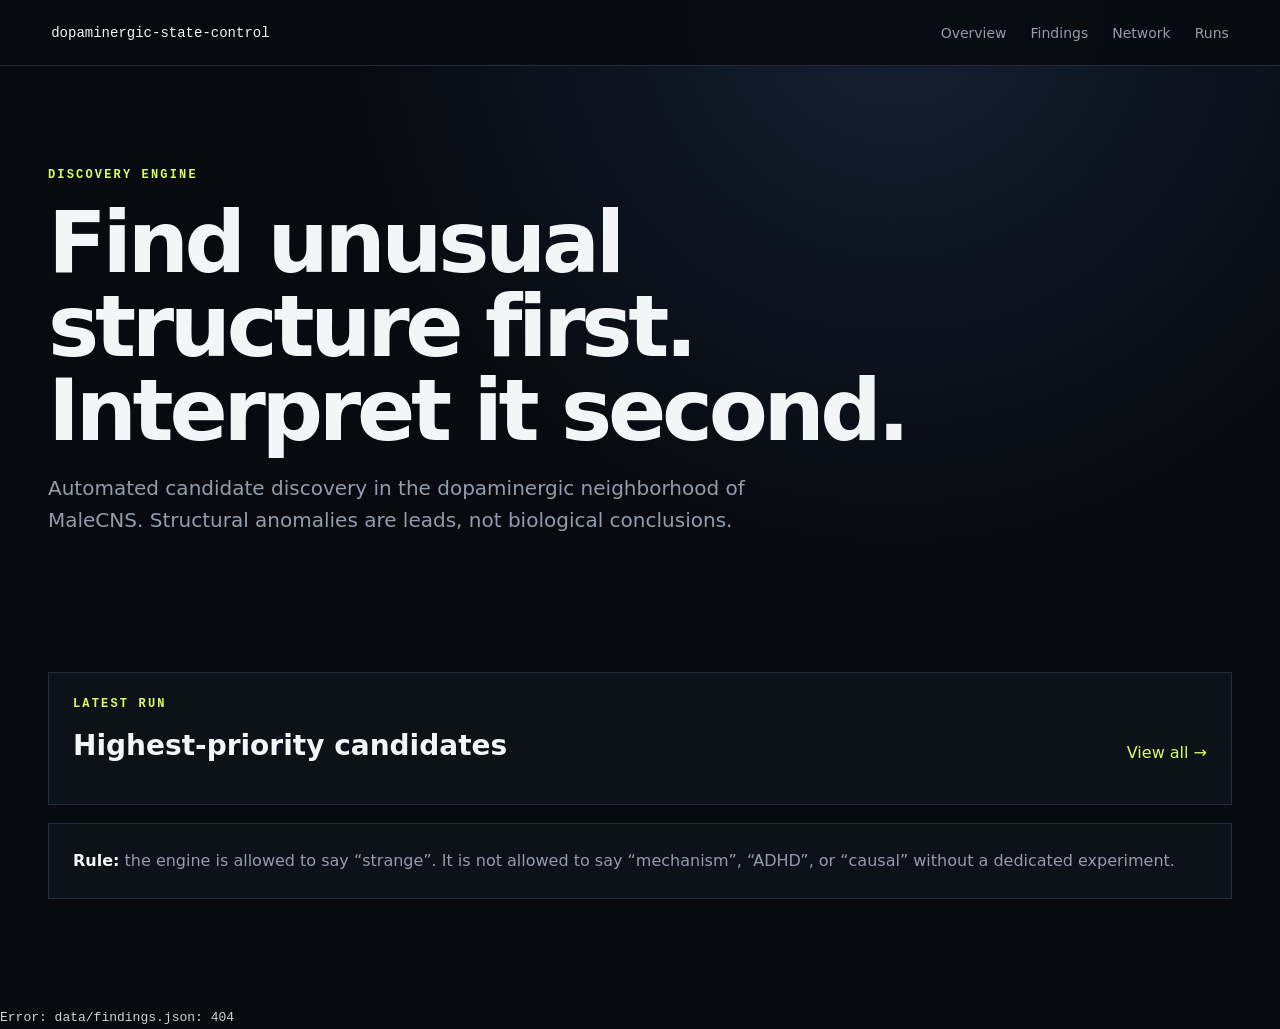
==== site/index.html @ 485f5165 "primary source" ====
<!doctype html>
<html lang="en">
<head>
  <meta charset="utf-8">
  <meta name="viewport" content="width=device-width, initial-scale=1">
  <title>Dopaminergic State Control</title>
  <link rel="stylesheet" href="assets/styles.css">
</head>
<body data-page="overview">
<header class="topbar">
  <a class="brand" href="index.html">dopaminergic-state-control</a>
  <nav><a href="index.html">Overview</a><a href="findings.html">Findings</a><a href="network.html">Network</a><a href="runs.html">Runs</a></nav>
</header>
<main class="shell">
  <section class="hero">
    <p class="kicker">DISCOVERY ENGINE</p>
    <h1>Find unusual structure first.<br>Interpret it second.</h1>
    <p class="lede">Automated candidate discovery in the dopaminergic neighborhood of MaleCNS. Structural anomalies are leads, not biological conclusions.</p>
  </section>
  <section class="stat-grid" id="stats"></section>
  <section class="panel">
    <div class="section-head"><div><p class="kicker">LATEST RUN</p><h2>Highest-priority candidates</h2></div><a href="findings.html">View all →</a></div>
    <div id="top-findings" class="finding-grid"></div>
  </section>
  <section class="panel note"><strong>Rule:</strong> the engine is allowed to say “strange”. It is not allowed to say “mechanism”, “ADHD”, or “causal” without a dedicated experiment.</section>
</main>
<script src="assets/app.js"></script>
</body>
</html>
---- site/assets/styles.css ----
:root{--bg:#080a0f;--panel:#0e121a;--line:#252b38;--text:#f3f5f7;--muted:#929cac;--accent:#d7ff64;--warn:#ffbf69;--danger:#ff6b7a;--cyan:#75e6ff}*{box-sizing:border-box}html{background:var(--bg);color:var(--text);font-family:Inter,ui-sans-serif,system-ui,-apple-system,BlinkMacSystemFont,"Segoe UI",sans-serif}body{margin:0;background:radial-gradient(circle at 70% 0,#142033 0,transparent 34rem),var(--bg);min-height:100vh}.topbar{height:66px;border-bottom:1px solid var(--line);display:flex;align-items:center;justify-content:space-between;padding:0 4vw;position:sticky;top:0;background:rgba(8,10,15,.88);backdrop-filter:blur(12px);z-index:5}.brand{font-family:ui-monospace,SFMono-Regular,Menlo,monospace;color:var(--text);text-decoration:none;font-size:14px}.topbar nav{display:flex;gap:24px}.topbar nav a{color:var(--muted);text-decoration:none;font-size:14px}.topbar nav a:hover{color:var(--text)}.shell{max-width:1240px;margin:0 auto;padding:54px 28px 90px}.hero{padding:48px 0 72px;max-width:900px}.kicker{font:700 12px/1.3 ui-monospace,SFMono-Regular,Menlo,monospace;letter-spacing:.18em;color:var(--accent);margin:0 0 16px}.hero h1,.page-head h1{font-size:clamp(44px,7vw,86px);line-height:.98;letter-spacing:-.05em;margin:0}.lede,.page-head p{font-size:20px;line-height:1.6;color:var(--muted);max-width:780px}.stat-grid{display:grid;grid-template-columns:repeat(4,1fr);gap:12px;margin-bottom:44px}.stat{border:1px solid var(--line);background:var(--panel);padding:22px}.stat strong{display:block;font:600 30px/1 ui-monospace,SFMono-Regular,Menlo,monospace}.stat span{display:block;color:var(--muted);font-size:13px;margin-top:10px}.panel{border:1px solid var(--line);background:rgba(14,18,26,.92);padding:24px;margin-bottom:18px}.section-head{display:flex;justify-content:space-between;align-items:flex-end;margin-bottom:18px}.section-head h2{margin:0;font-size:28px}.section-head a{color:var(--accent);text-decoration:none}.finding-grid{display:grid;grid-template-columns:repeat(2,minmax(0,1fr));gap:12px}.finding{border:1px solid var(--line);background:#0a0d13;padding:20px;min-height:210px;position:relative}.finding:hover{border-color:#3b4558}.finding .meta{display:flex;justify-content:space-between;color:var(--muted);font:12px ui-monospace,SFMono-Regular,Menlo,monospace;text-transform:uppercase}.score{color:var(--accent)}.finding h3{font-size:20px;margin:28px 0 10px}.finding p{color:var(--muted);line-height:1.55}.finding .actions{margin-top:20px}.finding .actions a{color:var(--cyan);text-decoration:none;font:13px ui-monospace,SFMono-Regular,Menlo,monospace}.note{color:var(--muted);line-height:1.6}.note strong{color:var(--text)}.page-head{padding:28px 0 36px}.page-head h1{font-size:64px}.toolbar{display:flex;gap:10px;margin-bottom:18px}.toolbar input,.toolbar select,select{background:#0c1017;border:1px solid var(--line);color:var(--text);padding:12px 14px;border-radius:0;min-width:220px}.network-layout{display:grid;grid-template-columns:320px 1fr;gap:16px}.network-layout .panel{margin:0}.graph-panel{padding:0;overflow:hidden}#network-svg{width:100%;min-height:650px;background:radial-gradient(circle at center,#101621 0,#090c12 70%)}.detail{margin-top:20px;color:var(--muted);font-size:13px;line-height:1.6}.detail strong{color:var(--text)}pre{white-space:pre-wrap;color:#cbd4df;font:13px/1.7 ui-monospace,SFMono-Regular,Menlo,monospace;margin:0}.node-label{font-size:10px;fill:#dce3ea;pointer-events:none}.edge{stroke:#364154;stroke-opacity:.5}.node-core{fill:var(--accent)}.node-partner{fill:#66758d}.node-focus{fill:var(--warn);stroke:#fff;stroke-width:2}@media(max-width:800px){.stat-grid{grid-template-columns:repeat(2,1fr)}.finding-grid{grid-template-columns:1fr}.network-layout{grid-template-columns:1fr}.topbar nav{gap:12px}.topbar nav a{font-size:12px}.shell{padding-left:16px;padding-right:16px}}
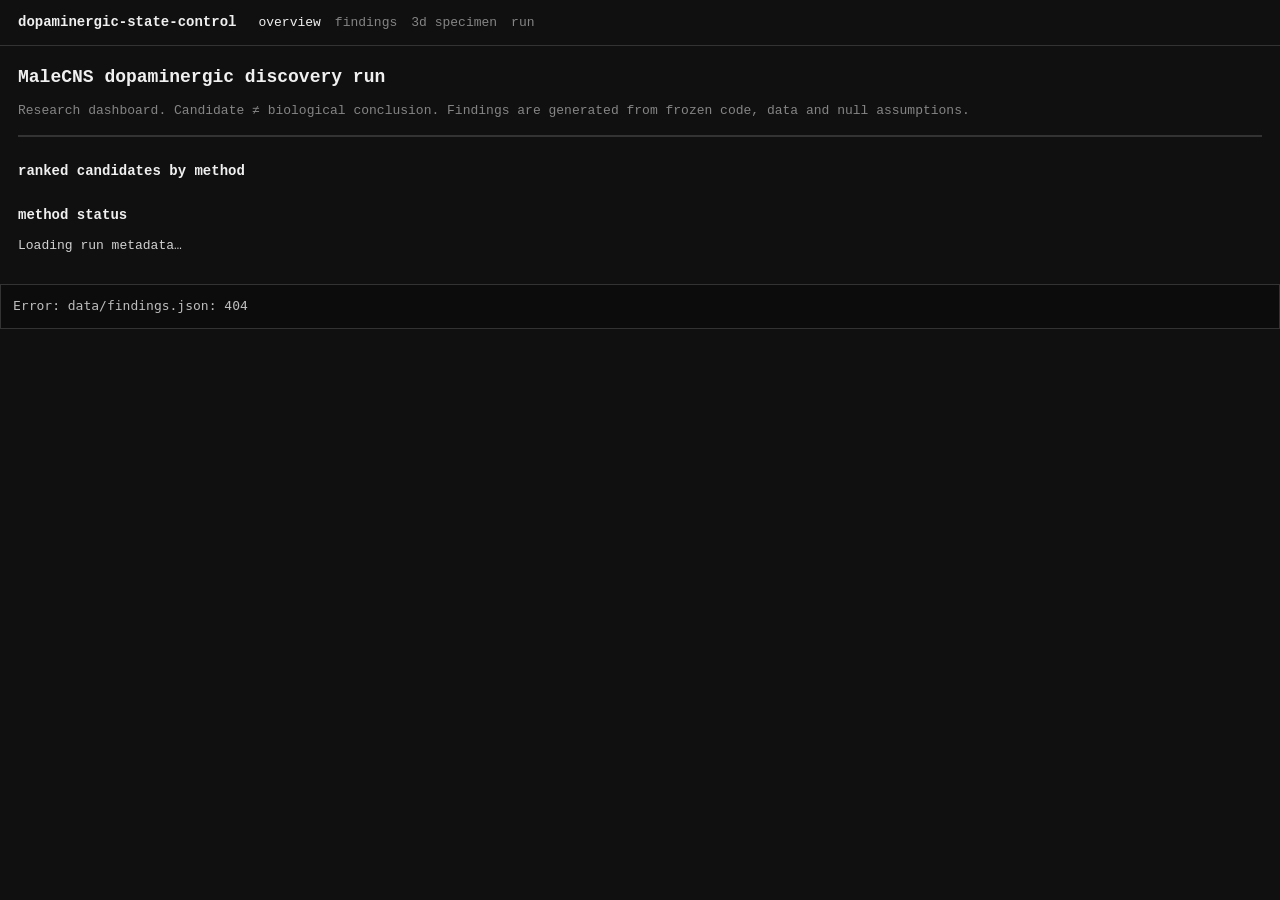
==== commit bbf1f393: "v0.2.0" ====
--- a/site/index.html
+++ b/site/index.html
@@ -1,29 +1,3 @@
-<!doctype html>
-<html lang="en">
-<head>
-  <meta charset="utf-8">
-  <meta name="viewport" content="width=device-width, initial-scale=1">
-  <title>Dopaminergic State Control</title>
-  <link rel="stylesheet" href="assets/styles.css">
-</head>
-<body data-page="overview">
-<header class="topbar">
-  <a class="brand" href="index.html">dopaminergic-state-control</a>
-  <nav><a href="index.html">Overview</a><a href="findings.html">Findings</a><a href="network.html">Network</a><a href="runs.html">Runs</a></nav>
-</header>
-<main class="shell">
-  <section class="hero">
-    <p class="kicker">DISCOVERY ENGINE</p>
-    <h1>Find unusual structure first.<br>Interpret it second.</h1>
-    <p class="lede">Automated candidate discovery in the dopaminergic neighborhood of MaleCNS. Structural anomalies are leads, not biological conclusions.</p>
-  </section>
-  <section class="stat-grid" id="stats"></section>
-  <section class="panel">
-    <div class="section-head"><div><p class="kicker">LATEST RUN</p><h2>Highest-priority candidates</h2></div><a href="findings.html">View all →</a></div>
-    <div id="top-findings" class="finding-grid"></div>
-  </section>
-  <section class="panel note"><strong>Rule:</strong> the engine is allowed to say “strange”. It is not allowed to say “mechanism”, “ADHD”, or “causal” without a dedicated experiment.</section>
-</main>
-<script src="assets/app.js"></script>
-</body>
-</html>
+<!doctype html><html lang="en"><head><meta charset="utf-8"><meta name="viewport" content="width=device-width,initial-scale=1"><title>Dopaminergic State Control</title><link rel="stylesheet" href="assets/styles.css"></head>
+<body data-page="overview"><header><strong>dopaminergic-state-control</strong><nav><a href="index.html" aria-current="page">overview</a><a href="findings.html">findings</a><a href="network.html">3d specimen</a><a href="runs.html">run</a></nav></header>
+<main><h1>MaleCNS dopaminergic discovery run</h1><p class="muted">Research dashboard. Candidate ≠ biological conclusion. Findings are generated from frozen code, data and null assumptions.</p><dl class="summary" id="summary"></dl><h2>ranked candidates by method</h2><div id="top-table"></div><h2>method status</h2><p id="method-note">Loading run metadata…</p></main><script src="assets/app.js"></script></body></html>
--- a/site/assets/styles.css
+++ b/site/assets/styles.css
@@ -1 +1,68 @@
-:root{--bg:#080a0f;--panel:#0e121a;--line:#252b38;--text:#f3f5f7;--muted:#929cac;--accent:#d7ff64;--warn:#ffbf69;--danger:#ff6b7a;--cyan:#75e6ff}*{box-sizing:border-box}html{background:var(--bg);color:var(--text);font-family:Inter,ui-sans-serif,system-ui,-apple-system,BlinkMacSystemFont,"Segoe UI",sans-serif}body{margin:0;background:radial-gradient(circle at 70% 0,#142033 0,transparent 34rem),var(--bg);min-height:100vh}.topbar{height:66px;border-bottom:1px solid var(--line);display:flex;align-items:center;justify-content:space-between;padding:0 4vw;position:sticky;top:0;background:rgba(8,10,15,.88);backdrop-filter:blur(12px);z-index:5}.brand{font-family:ui-monospace,SFMono-Regular,Menlo,monospace;color:var(--text);text-decoration:none;font-size:14px}.topbar nav{display:flex;gap:24px}.topbar nav a{color:var(--muted);text-decoration:none;font-size:14px}.topbar nav a:hover{color:var(--text)}.shell{max-width:1240px;margin:0 auto;padding:54px 28px 90px}.hero{padding:48px 0 72px;max-width:900px}.kicker{font:700 12px/1.3 ui-monospace,SFMono-Regular,Menlo,monospace;letter-spacing:.18em;color:var(--accent);margin:0 0 16px}.hero h1,.page-head h1{font-size:clamp(44px,7vw,86px);line-height:.98;letter-spacing:-.05em;margin:0}.lede,.page-head p{font-size:20px;line-height:1.6;color:var(--muted);max-width:780px}.stat-grid{display:grid;grid-template-columns:repeat(4,1fr);gap:12px;margin-bottom:44px}.stat{border:1px solid var(--line);background:var(--panel);padding:22px}.stat strong{display:block;font:600 30px/1 ui-monospace,SFMono-Regular,Menlo,monospace}.stat span{display:block;color:var(--muted);font-size:13px;margin-top:10px}.panel{border:1px solid var(--line);background:rgba(14,18,26,.92);padding:24px;margin-bottom:18px}.section-head{display:flex;justify-content:space-between;align-items:flex-end;margin-bottom:18px}.section-head h2{margin:0;font-size:28px}.section-head a{color:var(--accent);text-decoration:none}.finding-grid{display:grid;grid-template-columns:repeat(2,minmax(0,1fr));gap:12px}.finding{border:1px solid var(--line);background:#0a0d13;padding:20px;min-height:210px;position:relative}.finding:hover{border-color:#3b4558}.finding .meta{display:flex;justify-content:space-between;color:var(--muted);font:12px ui-monospace,SFMono-Regular,Menlo,monospace;text-transform:uppercase}.score{color:var(--accent)}.finding h3{font-size:20px;margin:28px 0 10px}.finding p{color:var(--muted);line-height:1.55}.finding .actions{margin-top:20px}.finding .actions a{color:var(--cyan);text-decoration:none;font:13px ui-monospace,SFMono-Regular,Menlo,monospace}.note{color:var(--muted);line-height:1.6}.note strong{color:var(--text)}.page-head{padding:28px 0 36px}.page-head h1{font-size:64px}.toolbar{display:flex;gap:10px;margin-bottom:18px}.toolbar input,.toolbar select,select{background:#0c1017;border:1px solid var(--line);color:var(--text);padding:12px 14px;border-radius:0;min-width:220px}.network-layout{display:grid;grid-template-columns:320px 1fr;gap:16px}.network-layout .panel{margin:0}.graph-panel{padding:0;overflow:hidden}#network-svg{width:100%;min-height:650px;background:radial-gradient(circle at center,#101621 0,#090c12 70%)}.detail{margin-top:20px;color:var(--muted);font-size:13px;line-height:1.6}.detail strong{color:var(--text)}pre{white-space:pre-wrap;color:#cbd4df;font:13px/1.7 ui-monospace,SFMono-Regular,Menlo,monospace;margin:0}.node-label{font-size:10px;fill:#dce3ea;pointer-events:none}.edge{stroke:#364154;stroke-opacity:.5}.node-core{fill:var(--accent)}.node-partner{fill:#66758d}.node-focus{fill:var(--warn);stroke:#fff;stroke-width:2}@media(max-width:800px){.stat-grid{grid-template-columns:repeat(2,1fr)}.finding-grid{grid-template-columns:1fr}.network-layout{grid-template-columns:1fr}.topbar nav{gap:12px}.topbar nav a{font-size:12px}.shell{padding-left:16px;padding-right:16px}}
+:root {
+  color-scheme: dark;
+  --bg: #101010;
+  --panel: #151515;
+  --line: #333;
+  --line-soft: #242424;
+  --text: #d2d2d2;
+  --muted: #858585;
+  --strong: #f0f0f0;
+  --dim: #555;
+}
+* { box-sizing: border-box; }
+html, body { margin: 0; min-height: 100%; background: var(--bg); color: var(--text); }
+body { font: 13px/1.45 ui-monospace, SFMono-Regular, Menlo, Consolas, "Liberation Mono", monospace; }
+a { color: var(--text); text-decoration: underline; text-decoration-color: #666; text-underline-offset: 2px; }
+a:hover { color: #fff; }
+header { border-bottom: 1px solid var(--line); padding: 12px 18px; display: flex; align-items: baseline; gap: 22px; }
+header strong { color: var(--strong); font-size: 14px; font-weight: 600; }
+nav { display: flex; gap: 14px; flex-wrap: wrap; }
+nav a { color: var(--muted); text-decoration: none; }
+nav a[aria-current="page"], nav a:hover { color: var(--strong); }
+main { padding: 18px; max-width: 1500px; margin: 0 auto; }
+h1, h2, h3 { color: var(--strong); font-weight: 600; margin: 0 0 12px; }
+h1 { font-size: 18px; } h2 { font-size: 14px; margin-top: 24px; } h3 { font-size: 13px; }
+p { margin: 0 0 10px; max-width: 1000px; }
+small, .muted { color: var(--muted); }
+hr { border: 0; border-top: 1px solid var(--line); margin: 20px 0; }
+.summary { display: grid; grid-template-columns: repeat(5, minmax(130px, 1fr)); border: 1px solid var(--line); margin: 14px 0 22px; }
+.summary > div { padding: 10px 12px; border-right: 1px solid var(--line); }
+.summary > div:last-child { border-right: 0; }
+.summary dt { color: var(--muted); font-size: 11px; text-transform: uppercase; }
+.summary dd { margin: 3px 0 0; color: var(--strong); font-size: 15px; }
+table { width: 100%; border-collapse: collapse; border: 1px solid var(--line); background: var(--panel); }
+th, td { padding: 7px 9px; border-bottom: 1px solid var(--line-soft); text-align: left; vertical-align: top; }
+th { color: var(--muted); font-weight: 500; font-size: 11px; text-transform: uppercase; background: #121212; position: sticky; top: 0; z-index: 1; }
+tbody tr:hover { background: #1a1a1a; }
+.score { font-variant-numeric: tabular-nums; color: var(--strong); }
+.controls { display: flex; gap: 8px; margin: 12px 0; flex-wrap: wrap; }
+input, select, button { font: inherit; color: var(--text); background: #171717; border: 1px solid #444; border-radius: 0; padding: 6px 8px; }
+input { min-width: 280px; }
+button { cursor: pointer; }
+button:hover { background: #222; color: #fff; }
+pre { white-space: pre-wrap; word-break: break-word; margin: 0; padding: 12px; border: 1px solid var(--line); background: #0c0c0c; color: #bdbdbd; overflow: auto; }
+.code { font-family: inherit; }
+.viewer-layout { display: grid; grid-template-columns: 340px minmax(0, 1fr); gap: 0; height: calc(100vh - 49px); border-top: 0; }
+.viewer-sidebar { border-right: 1px solid var(--line); overflow: auto; padding: 12px; background: #111; }
+.viewer-sidebar label { display: block; color: var(--muted); margin: 10px 0 4px; }
+.viewer-sidebar select { width: 100%; }
+.viewer-sidebar .kv { display: grid; grid-template-columns: 110px 1fr; gap: 4px 8px; margin: 10px 0; }
+.viewer-sidebar .kv dt { color: var(--muted); }
+.viewer-sidebar .kv dd { margin: 0; word-break: break-word; }
+.viewer-wrap { position: relative; min-width: 0; background: #0a0a0a; }
+#brain-canvas { width: 100%; height: 100%; display: block; }
+.viewer-overlay { position: absolute; left: 10px; bottom: 10px; padding: 6px 8px; background: rgba(12,12,12,.82); border: 1px solid #333; color: #9d9d9d; pointer-events: none; max-width: 620px; }
+.viewer-toolbar { position: absolute; right: 10px; top: 10px; display: flex; gap: 6px; }
+.viewer-toolbar button { background: rgba(20,20,20,.88); }
+.legend { margin-top: 12px; border-top: 1px solid var(--line); padding-top: 10px; }
+.legend-row { display: grid; grid-template-columns: 18px 1fr; gap: 8px; align-items: center; margin: 5px 0; }
+.swatch { height: 2px; background: #aaa; }
+.swatch.focus { background: #fff; height: 3px; }
+.swatch.related { background: #888; }
+.swatch.region { background: #444; }
+@media (max-width: 800px) {
+  .summary { grid-template-columns: 1fr 1fr; }
+  .viewer-layout { grid-template-columns: 1fr; height: auto; }
+  .viewer-sidebar { border-right: 0; border-bottom: 1px solid var(--line); }
+  .viewer-wrap { height: 70vh; }
+}
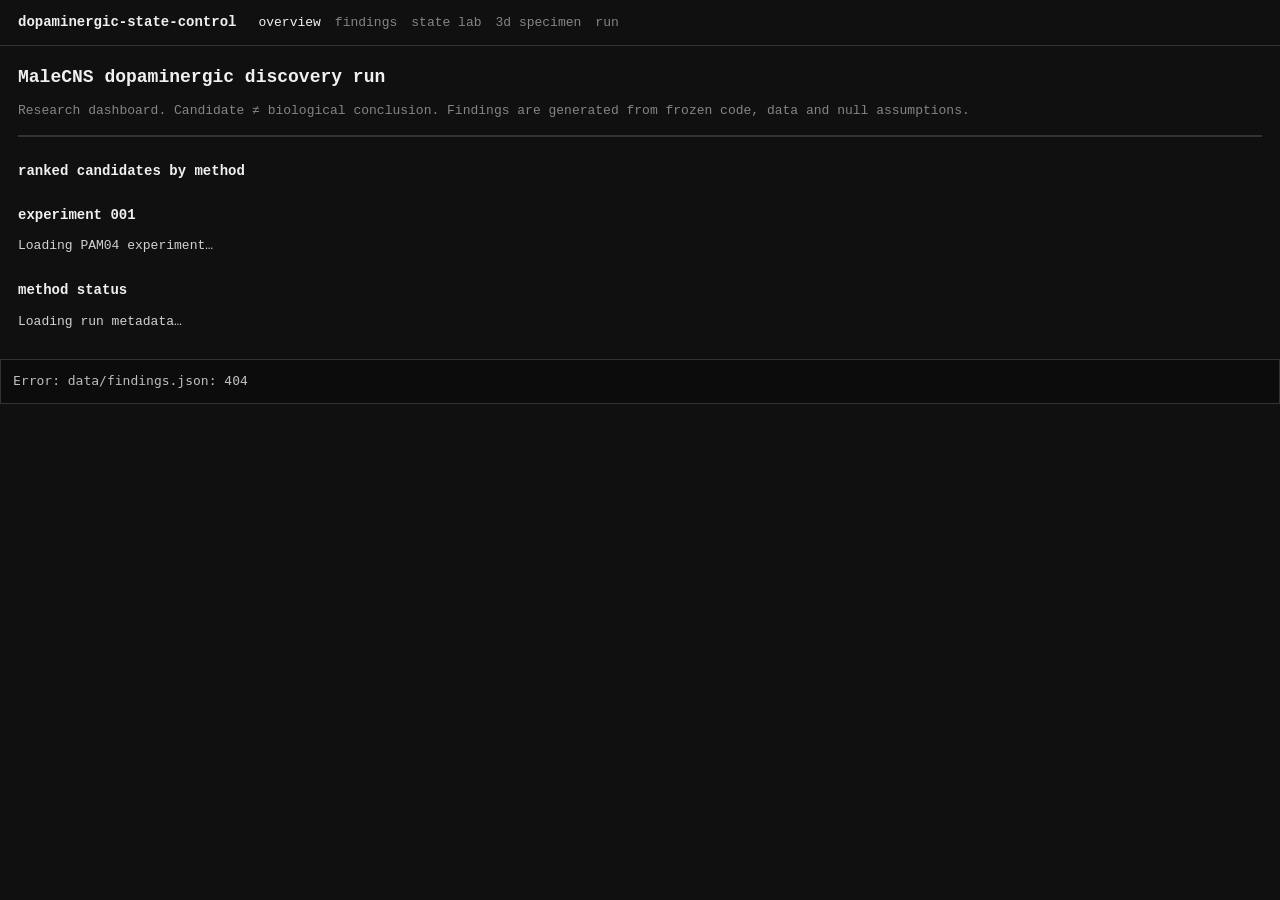
==== commit 7e394cab: "v0.4.1" ====
--- a/site/index.html
+++ b/site/index.html
@@ -1,3 +1,3 @@
 <!doctype html><html lang="en"><head><meta charset="utf-8"><meta name="viewport" content="width=device-width,initial-scale=1"><title>Dopaminergic State Control</title><link rel="stylesheet" href="assets/styles.css"></head>
-<body data-page="overview"><header><strong>dopaminergic-state-control</strong><nav><a href="index.html" aria-current="page">overview</a><a href="findings.html">findings</a><a href="network.html">3d specimen</a><a href="runs.html">run</a></nav></header>
-<main><h1>MaleCNS dopaminergic discovery run</h1><p class="muted">Research dashboard. Candidate ≠ biological conclusion. Findings are generated from frozen code, data and null assumptions.</p><dl class="summary" id="summary"></dl><h2>ranked candidates by method</h2><div id="top-table"></div><h2>method status</h2><p id="method-note">Loading run metadata…</p></main><script src="assets/app.js"></script></body></html>
+<body data-page="overview"><header><strong>dopaminergic-state-control</strong><nav><a href="index.html" aria-current="page">overview</a><a href="findings.html">findings</a><a href="state-lab.html">state lab</a><a href="network.html">3d specimen</a><a href="runs.html">run</a></nav></header>
+<main><h1>MaleCNS dopaminergic discovery run</h1><p class="muted">Research dashboard. Candidate ≠ biological conclusion. Findings are generated from frozen code, data and null assumptions.</p><dl class="summary" id="summary"></dl><h2>ranked candidates by method</h2><div id="top-table"></div><h2>experiment 001</h2><p id="experiment-note">Loading PAM04 experiment…</p><h2>method status</h2><p id="method-note">Loading run metadata…</p></main><script src="assets/app.js"></script></body></html>
--- a/site/assets/styles.css
+++ b/site/assets/styles.css
@@ -66,3 +66,74 @@
   .viewer-sidebar { border-right: 0; border-bottom: 1px solid var(--line); }
   .viewer-wrap { height: 70vh; }
 }
+#brain-canvas { touch-action: none; contain: strict; }
+.viewer-wrap { overflow: hidden; }
+.range { width: 100%; min-width: 0; padding: 0; accent-color: #aaa; }
+.viewer-toolbar-main { top: 10px; }
+.viewer-toolbar-views { top: 48px; }
+.orientation-gizmo { position: absolute; right: 12px; bottom: 12px; width: 82px; height: 82px; border: 1px solid #343434; background: rgba(8,8,8,.72); color: #8f8f8f; pointer-events: none; font-size: 10px; }
+.orientation-gizmo::before { content: ''; position: absolute; left: 40px; top: 10px; bottom: 10px; border-left: 1px solid #4a4a4a; }
+.orientation-gizmo::after { content: ''; position: absolute; top: 40px; left: 10px; right: 10px; border-top: 1px solid #4a4a4a; }
+.orientation-gizmo span { position: absolute; z-index: 1; background: rgba(8,8,8,.78); padding: 0 2px; }
+.gizmo-l { left: 5px; top: 34px; }.gizmo-r { right: 5px; top: 34px; }.gizmo-d { left: 35px; top: 4px; }.gizmo-v { left: 35px; bottom: 4px; }.gizmo-ap { left: 29px; top: 34px; color: #b0b0b0; }
+.swatch.synapse { height: 5px; width: 5px; border-radius: 50%; background: #e8e8e8; justify-self: center; }
+@media (max-width: 1050px) { .viewer-toolbar { max-width: calc(100% - 20px); flex-wrap: wrap; justify-content: flex-end; } .viewer-toolbar-views { top: 82px; } }
+
+/* Experiment 001 / State Lab */
+.lab-main { max-width: none; }
+.lab-title-row { display: flex; justify-content: space-between; gap: 20px; align-items: flex-start; margin-bottom: 14px; }
+.lab-actions { display: flex; gap: 6px; flex-wrap: wrap; justify-content: flex-end; }
+.lab-warning { border: 1px solid #4a4a4a; padding: 12px; background: #151515; }
+.lab-summary { display: grid; grid-template-columns: repeat(5,minmax(120px,1fr)); border: 1px solid var(--line); margin-bottom: 12px; }
+.lab-summary > div { padding: 8px 10px; border-right: 1px solid var(--line); }
+.lab-summary > div:last-child { border-right: 0; }
+.lab-summary dt { color: var(--muted); font-size: 10px; text-transform: uppercase; }
+.lab-summary dd { margin: 2px 0 0; color: var(--strong); font-size: 13px; }
+.lab-grid { display: grid; grid-template-columns: 310px minmax(0,1fr); border: 1px solid var(--line); min-height: 760px; }
+.lab-controls { padding: 12px; background: #111; border-right: 1px solid var(--line); overflow: auto; }
+.lab-controls h2 { margin: 18px 0 8px; padding-top: 10px; border-top: 1px solid var(--line-soft); }
+.lab-controls h2:first-child { margin-top: 0; padding-top: 0; border-top: 0; }
+.lab-controls label { display: block; color: var(--muted); margin: 8px 0; }
+.lab-controls select,.lab-controls input[type=range] { width: 100%; min-width: 0; margin-top: 4px; }
+.lab-buttons { display: grid; grid-template-columns: 1fr 1fr 1fr; gap: 5px; margin: 14px 0; }
+.lab-note { border-top: 1px solid var(--line-soft); padding-top: 10px; margin-top: 14px; color: #777; font-size: 11px; }
+.lab-workspace { padding: 12px; min-width: 0; }
+.lab-panel { border: 1px solid var(--line); background: #121212; padding: 10px; margin-bottom: 10px; overflow: auto; }
+.lab-panel h2 { margin: 0 0 8px; }
+.lab-panel-head { display: flex; justify-content: space-between; gap: 15px; align-items: baseline; }
+.lab-two-col { display: grid; grid-template-columns: minmax(0,1fr) minmax(0,1fr); gap: 10px; }
+.cell-grid { display: grid; grid-template-columns: repeat(2,minmax(250px,1fr)); gap: 3px 16px; }
+.cell-row { display: grid; grid-template-columns: 68px 18px minmax(80px,1fr) 40px; align-items: center; gap: 6px; min-height: 20px; font-variant-numeric: tabular-nums; }
+.cell-row a { color: #999; text-decoration: none; }
+.cell-row.candidate a { color: #fff; font-weight: 700; }
+.cell-row.candidate { background: #181818; }
+.cell-side { color: #666; }
+.cell-bar { position: relative; height: 7px; background: #202020; border: 1px solid #2c2c2c; overflow: hidden; }
+.cell-bar i,.cell-bar b { position: absolute; left: 0; top: 0; height: 100%; display: block; }
+.cell-bar i { background: #555; opacity: .45; }
+.cell-bar b { background: #d8d8d8; opacity: .92; }
+.lab-chart { display: block; width: 100%; height: 330px; background: #0d0d0d; border: 1px solid #262626; }
+.trace-legend { display: flex; flex-wrap: wrap; gap: 16px; color: #777; font-size: 11px; margin-top: 6px; }
+.trace-legend span::before { content: '—'; color: #ccc; margin-right: 4px; }
+.lab-kv { display: grid; grid-template-columns: 140px 1fr; gap: 3px 8px; margin: 0 0 10px; }
+.lab-kv dt { color: var(--muted); }
+.lab-kv dd { margin: 0; }
+.lab-subhead { color: #aaa; margin: 12px 0 5px; text-transform: uppercase; font-size: 10px; }
+table.compact { font-size: 11px; }
+table.compact th,table.compact td { padding: 4px 6px; }
+.distribution { display: grid; gap: 2px; }
+.dist-row { display: grid; grid-template-columns: 70px 20px minmax(120px,1fr) 60px 70px; align-items: center; gap: 6px; min-height: 19px; }
+.dist-row > div { height: 5px; background: #222; }
+.dist-row > div i { display: block; height: 100%; background: #777; }
+.dist-row.candidate { color: #fff; background: #191919; }
+.dist-row.candidate > div i { background: #eee; }
+.assumption-list { margin: 0; padding-left: 20px; color: #9a9a9a; }
+.assumption-list li { margin: 5px 0; }
+@media (max-width: 1000px) {
+  .lab-grid { grid-template-columns: 1fr; }
+  .lab-controls { border-right: 0; border-bottom: 1px solid var(--line); }
+  .lab-two-col,.cell-grid { grid-template-columns: 1fr; }
+  .lab-summary { grid-template-columns: repeat(2,minmax(120px,1fr)); }
+  .lab-title-row { display: block; }
+  .lab-actions { justify-content: flex-start; margin-top: 8px; }
+}
